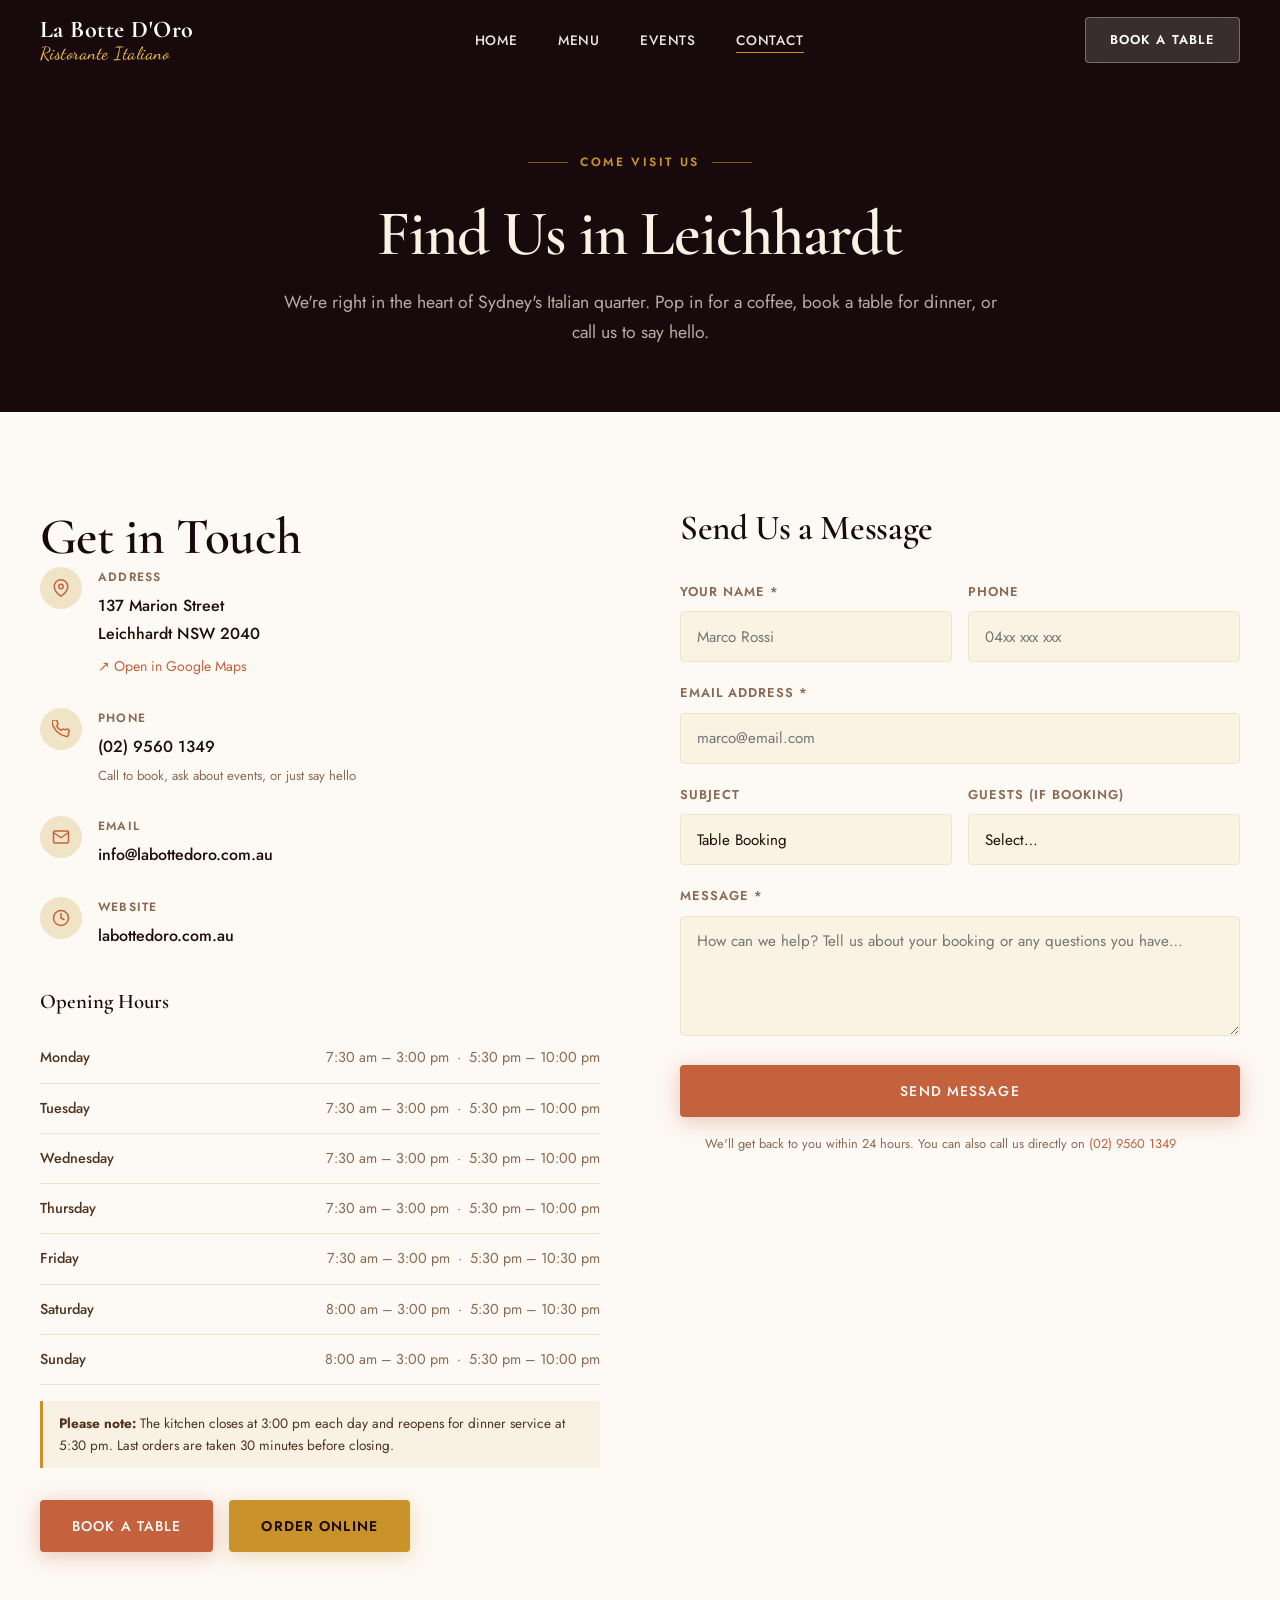
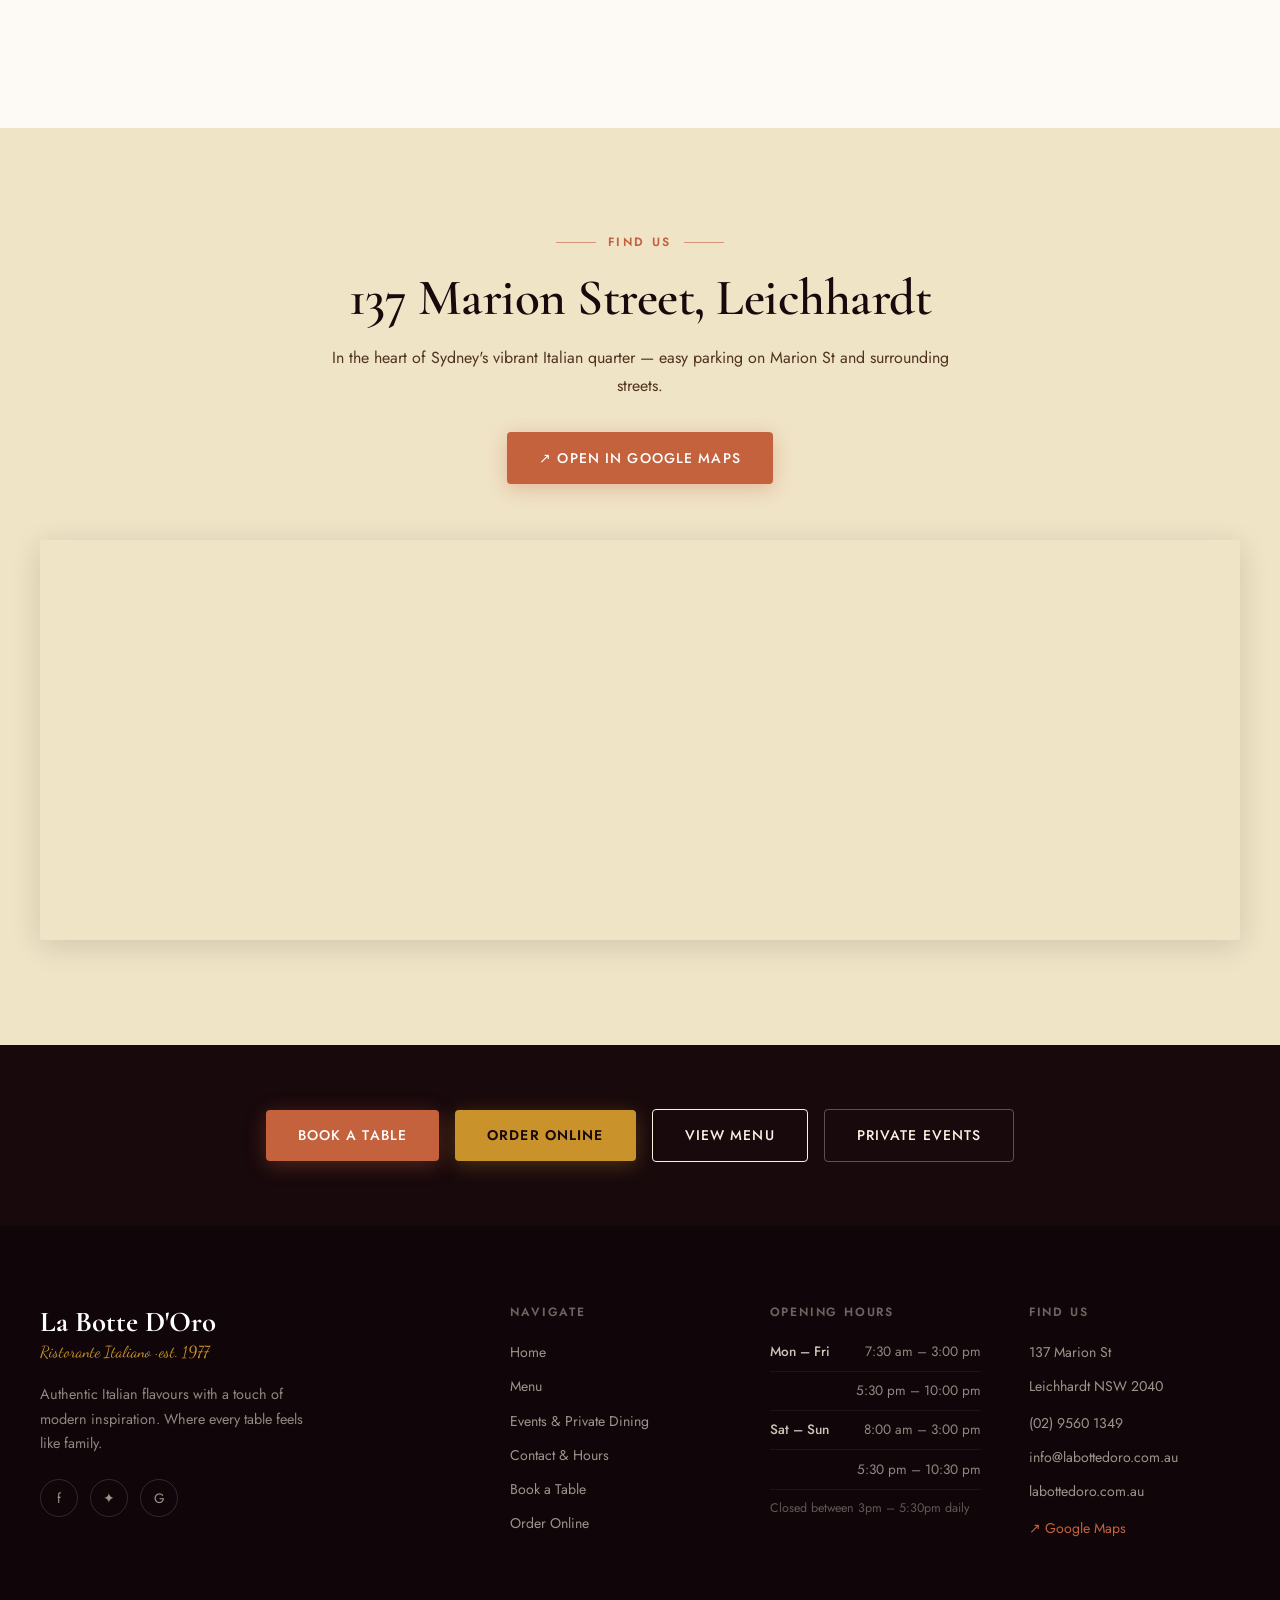
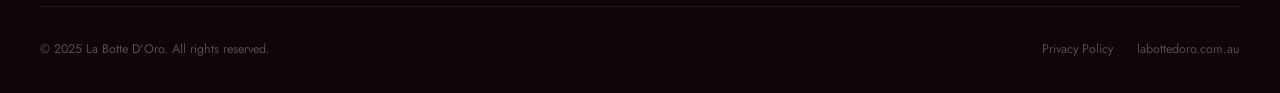
==== contact.html @ 880043e9 "Launch La Botte D'Oro website — full 4-page static site Pages: Home, Menu (Caffe/Lunch/Dinner tabs)," ====
<!DOCTYPE html>
<html lang="en">
<head>
  <meta charset="UTF-8">
  <meta name="viewport" content="width=device-width, initial-scale=1.0">
  <meta name="description" content="Contact La Botte D'Oro — 137 Marion St, Leichhardt NSW 2040. Phone (02) 9560 1349. Opening hours, map, and online booking.">
  <title>Contact & Hours — La Botte D'Oro | Leichhardt, Sydney</title>
  <link rel="stylesheet" href="css/styles.css">
  <link rel="preconnect" href="https://fonts.googleapis.com">
  <link rel="preconnect" href="https://fonts.gstatic.com" crossorigin>
  <link rel="icon" href="data:image/svg+xml,<svg xmlns='http://www.w3.org/2000/svg' viewBox='0 0 100 100'><text y='.9em' font-size='90'>🫙</text></svg>">
</head>
<body>

  <!-- NAV -->
  <nav class="nav" id="nav">
    <div class="nav__inner">
      <a href="index.html" class="nav__logo">
        La Botte D'Oro
        <span>Ristorante Italiano</span>
      </a>
      <ul class="nav__links">
        <li><a href="index.html">Home</a></li>
        <li><a href="menu.html">Menu</a></li>
        <li><a href="events.html">Events</a></li>
        <li><a href="contact.html" class="active">Contact</a></li>
      </ul>
      <a href="https://labottedoro.com.au/book" class="nav__book" target="_blank" rel="noopener">Book a Table</a>
      <button class="nav__burger" aria-label="Open menu"><span></span><span></span><span></span></button>
    </div>
  </nav>
  <div class="nav__mobile">
    <button class="nav__mobile-close">✕</button>
    <a href="index.html">Home</a>
    <a href="menu.html">Menu</a>
    <a href="events.html">Events</a>
    <a href="contact.html">Contact</a>
    <a href="https://labottedoro.com.au/book" class="btn btn--primary" style="margin-top:1rem">Book a Table</a>
  </div>


  <!-- PAGE HEADER -->
  <header class="page-header contact-bg">
    <div class="container">
      <div class="page-header__inner">
        <span class="section-label" style="justify-content:center">Come Visit Us</span>
        <h1>Find Us in Leichhardt</h1>
        <p>We're right in the heart of Sydney's Italian quarter. Pop in for a coffee, book a table for dinner, or call us to say hello.</p>
      </div>
    </div>
  </header>


  <!-- CONTACT SECTION -->
  <section class="contact-section">
    <div class="container">
      <div class="contact__grid">

        <!-- Contact Info & Hours -->
        <div class="reveal">
          <h2>Get in Touch</h2>

          <div class="contact__detail">
            <div class="contact__detail-icon">
              <svg width="18" height="18" viewBox="0 0 24 24" fill="none" stroke="currentColor" stroke-width="2" stroke-linecap="round" stroke-linejoin="round"><path d="M21 10c0 7-9 13-9 13s-9-6-9-13a9 9 0 0118 0z"/><circle cx="12" cy="10" r="3"/></svg>
            </div>
            <div>
              <div class="contact__detail-label">Address</div>
              <p class="contact__detail-value">
                137 Marion Street<br>
                Leichhardt NSW 2040
              </p>
              <a href="https://maps.google.com/?q=137+Marion+St+Leichhardt+NSW+2040" target="_blank" rel="noopener" style="color:var(--c-terra);font-size:.88rem;display:inline-block;margin-top:.4rem">
                ↗ Open in Google Maps
              </a>
            </div>
          </div>

          <div class="contact__detail">
            <div class="contact__detail-icon">
              <svg width="18" height="18" viewBox="0 0 24 24" fill="none" stroke="currentColor" stroke-width="2" stroke-linecap="round" stroke-linejoin="round"><path d="M22 16.92v3a2 2 0 01-2.18 2 19.79 19.79 0 01-8.63-3.07A19.5 19.5 0 013 10.81 19.79 19.79 0 01.02 2.18 2 2 0 012 0h3a2 2 0 012 1.72c.13 1 .37 1.97.72 2.91a2 2 0 01-.45 2.11L6.09 7.91a16 16 0 006 6l1.17-1.17a2 2 0 012.11-.45c.94.35 1.92.59 2.91.72A2 2 0 0122 16.92z"/></svg>
            </div>
            <div>
              <div class="contact__detail-label">Phone</div>
              <a href="tel:0295601349" class="contact__detail-value">(02) 9560 1349</a>
              <p style="font-size:.82rem;color:var(--c-text-soft);margin-top:.2rem;max-width:none">Call to book, ask about events, or just say hello</p>
            </div>
          </div>

          <div class="contact__detail">
            <div class="contact__detail-icon">
              <svg width="18" height="18" viewBox="0 0 24 24" fill="none" stroke="currentColor" stroke-width="2" stroke-linecap="round" stroke-linejoin="round"><path d="M4 4h16c1.1 0 2 .9 2 2v12c0 1.1-.9 2-2 2H4c-1.1 0-2-.9-2-2V6c0-1.1.9-2 2-2z"/><polyline points="22,6 12,13 2,6"/></svg>
            </div>
            <div>
              <div class="contact__detail-label">Email</div>
              <a href="mailto:info@labottedoro.com.au" class="contact__detail-value">info@labottedoro.com.au</a>
            </div>
          </div>

          <div class="contact__detail">
            <div class="contact__detail-icon">
              <svg width="18" height="18" viewBox="0 0 24 24" fill="none" stroke="currentColor" stroke-width="2" stroke-linecap="round" stroke-linejoin="round"><circle cx="12" cy="12" r="10"/><polyline points="12 6 12 12 16 14"/></svg>
            </div>
            <div>
              <div class="contact__detail-label">Website</div>
              <a href="https://labottedoro.com.au" target="_blank" rel="noopener" class="contact__detail-value">labottedoro.com.au</a>
            </div>
          </div>

          <!-- Opening Hours Table -->
          <div class="hours-table">
            <h3>Opening Hours</h3>

            <div class="hours-row">
              <span class="day">Monday</span>
              <span class="time">7:30 am – 3:00 pm &nbsp;·&nbsp; 5:30 pm – 10:00 pm</span>
            </div>
            <div class="hours-row">
              <span class="day">Tuesday</span>
              <span class="time">7:30 am – 3:00 pm &nbsp;·&nbsp; 5:30 pm – 10:00 pm</span>
            </div>
            <div class="hours-row">
              <span class="day">Wednesday</span>
              <span class="time">7:30 am – 3:00 pm &nbsp;·&nbsp; 5:30 pm – 10:00 pm</span>
            </div>
            <div class="hours-row">
              <span class="day">Thursday</span>
              <span class="time">7:30 am – 3:00 pm &nbsp;·&nbsp; 5:30 pm – 10:00 pm</span>
            </div>
            <div class="hours-row">
              <span class="day">Friday</span>
              <span class="time">7:30 am – 3:00 pm &nbsp;·&nbsp; 5:30 pm – 10:30 pm</span>
            </div>
            <div class="hours-row">
              <span class="day">Saturday</span>
              <span class="time">8:00 am – 3:00 pm &nbsp;·&nbsp; 5:30 pm – 10:30 pm</span>
            </div>
            <div class="hours-row">
              <span class="day">Sunday</span>
              <span class="time">8:00 am – 3:00 pm &nbsp;·&nbsp; 5:30 pm – 10:00 pm</span>
            </div>

            <div class="hours-note">
              <strong>Please note:</strong> The kitchen closes at 3:00 pm each day and reopens for
              dinner service at 5:30 pm. Last orders are taken 30 minutes before closing.
            </div>
          </div>

          <!-- Book & Order CTAs -->
          <div style="display:flex;gap:1rem;flex-wrap:wrap;margin-top:2rem">
            <a href="https://labottedoro.com.au/book" class="btn btn--primary" target="_blank" rel="noopener">
              Book a Table
            </a>
            <a href="https://labottedoro.com.au/order" class="btn btn--gold" target="_blank" rel="noopener">
              Order Online
            </a>
          </div>
        </div>

        <!-- Contact / Booking Form -->
        <div class="contact__form-col reveal reveal-delay-2">
          <h2>Send Us a Message</h2>
          <form class="contact-form" action="#" method="post" novalidate>
            <div class="form-row">
              <div class="form-group">
                <label for="c-name">Your Name *</label>
                <input type="text" id="c-name" name="name" placeholder="Marco Rossi" required>
              </div>
              <div class="form-group">
                <label for="c-phone">Phone</label>
                <input type="tel" id="c-phone" name="phone" placeholder="04xx xxx xxx">
              </div>
            </div>
            <div class="form-group">
              <label for="c-email">Email Address *</label>
              <input type="email" id="c-email" name="email" placeholder="marco@email.com" required>
            </div>
            <div class="form-row">
              <div class="form-group">
                <label for="c-subject">Subject</label>
                <select id="c-subject" name="subject">
                  <option>Table Booking</option>
                  <option>Private Event Enquiry</option>
                  <option>General Question</option>
                  <option>Feedback</option>
                  <option>Other</option>
                </select>
              </div>
              <div class="form-group">
                <label for="c-guests">Guests (if booking)</label>
                <select id="c-guests" name="guests">
                  <option value="">Select…</option>
                  <option>1 – 2</option>
                  <option>3 – 4</option>
                  <option>5 – 6</option>
                  <option>7 – 10</option>
                  <option>10+</option>
                </select>
              </div>
            </div>
            <div class="form-group">
              <label for="c-message">Message *</label>
              <textarea id="c-message" name="message" placeholder="How can we help? Tell us about your booking or any questions you have…" required></textarea>
            </div>
            <button type="submit" class="btn btn--primary" style="width:100%;justify-content:center;padding:1rem">
              Send Message
            </button>
            <p style="font-size:.8rem;color:var(--c-text-soft);text-align:center;margin-top:1rem">
              We'll get back to you within 24 hours. You can also call us directly on
              <a href="tel:0295601349" style="color:var(--c-terra)">(02) 9560 1349</a>
            </p>
          </form>
        </div>

      </div>
    </div>
  </section>


  <!-- MAP -->
  <section class="map-placeholder">
    <div class="container">
      <div class="map-placeholder__inner reveal">
        <span class="section-label" style="justify-content:center">Find Us</span>
        <h2>137 Marion Street, Leichhardt</h2>
        <p>In the heart of Sydney's vibrant Italian quarter — easy parking on Marion St and surrounding streets.</p>
        <a href="https://maps.google.com/?q=137+Marion+St+Leichhardt+NSW+2040" target="_blank" rel="noopener" class="btn btn--primary" style="margin-bottom:1.5rem">
          ↗ Open in Google Maps
        </a>
        <!-- TODO: Replace with embedded Google Map iframe. Obtain embed URL from Google Maps > Share > Embed a map -->
        <iframe
          class="map-embed"
          src="https://www.google.com/maps/embed?pb=!1m18!1m12!1m3!1d3312.7474454048765!2d151.15127!3d-33.88297!2m3!1f0!2f0!3f0!3m2!1i1024!2i768!4f13.1!3m3!1m2!1s0x6b12ae2f9a3d13c7%3A0x0!2s137+Marion+St%2C+Leichhardt+NSW+2040!5e0!3m2!1sen!2sau!4v1617000000000!5m2!1sen!2sau"
          allowfullscreen=""
          loading="lazy"
          referrerpolicy="no-referrer-when-downgrade"
          title="La Botte D'Oro location map"
        ></iframe>
      </div>
    </div>
  </section>


  <!-- QUICK LINKS STRIP -->
  <section style="padding:4rem 0;background:var(--c-espresso);text-align:center">
    <div class="container">
      <div class="reveal" style="display:flex;flex-wrap:wrap;justify-content:center;gap:1rem;align-items:center">
        <a href="https://labottedoro.com.au/book" class="btn btn--primary" target="_blank" rel="noopener">Book a Table</a>
        <a href="https://labottedoro.com.au/order" class="btn btn--gold" target="_blank" rel="noopener">Order Online</a>
        <a href="menu.html" class="btn btn--outline">View Menu</a>
        <a href="events.html" class="btn btn--outline" style="border-color:rgba(250,243,227,.3)">Private Events</a>
      </div>
    </div>
  </section>


  <!-- FOOTER -->
  <footer class="footer">
    <div class="container">
      <div class="footer__grid">
        <div>
          <div class="footer__brand-name">La Botte D'Oro</div>
          <span class="footer__brand-since">Ristorante Italiano · est. 1977</span>
          <p class="footer__brand-desc">Authentic Italian flavours with a touch of modern inspiration. Where every table feels like family.</p>
          <div class="footer__social">
            <a href="https://www.facebook.com/labottedorosydney" target="_blank" rel="noopener" aria-label="Facebook">f</a>
            <a href="https://www.instagram.com/labottedoro" target="_blank" rel="noopener" aria-label="Instagram">✦</a>
            <a href="https://g.page/labottedoro" target="_blank" rel="noopener" aria-label="Google">G</a>
          </div>
        </div>
        <div class="footer__col">
          <h4>Navigate</h4>
          <a href="index.html">Home</a>
          <a href="menu.html">Menu</a>
          <a href="events.html">Events & Private Dining</a>
          <a href="contact.html">Contact & Hours</a>
          <a href="https://labottedoro.com.au/book" target="_blank" rel="noopener">Book a Table</a>
          <a href="https://labottedoro.com.au/order" target="_blank" rel="noopener">Order Online</a>
        </div>
        <div class="footer__col">
          <h4>Opening Hours</h4>
          <div class="footer__hours-item"><strong>Mon – Fri</strong><span>7:30 am – 3:00 pm</span></div>
          <div class="footer__hours-item"><strong></strong><span>5:30 pm – 10:00 pm</span></div>
          <div class="footer__hours-item"><strong>Sat – Sun</strong><span>8:00 am – 3:00 pm</span></div>
          <div class="footer__hours-item"><strong></strong><span>5:30 pm – 10:30 pm</span></div>
          <p style="font-size:.78rem;color:rgba(250,243,227,.35);margin-top:.5rem">Closed between 3pm – 5:30pm daily</p>
        </div>
        <div class="footer__col">
          <h4>Find Us</h4>
          <p>137 Marion St</p>
          <p>Leichhardt NSW 2040</p>
          <a href="tel:0295601349" style="margin-top:.75rem">(02) 9560 1349</a>
          <a href="mailto:info@labottedoro.com.au">info@labottedoro.com.au</a>
          <a href="https://labottedoro.com.au" target="_blank" rel="noopener">labottedoro.com.au</a>
          <a href="https://maps.google.com/?q=137+Marion+St+Leichhardt+NSW+2040" target="_blank" rel="noopener" style="margin-top:.75rem;color:var(--c-terra)">↗ Google Maps</a>
        </div>
      </div>
      <div class="footer__bottom">
        <span>© 2025 La Botte D'Oro. All rights reserved.</span>
        <div style="display:flex;gap:1.5rem">
          <a href="#">Privacy Policy</a>
          <a href="https://labottedoro.com.au" target="_blank" rel="noopener">labottedoro.com.au</a>
        </div>
      </div>
    </div>
  </footer>

  <script src="js/main.js"></script>
</body>
</html>
---- css/styles.css ----
/* ============================================================
   LA BOTTE D'ORO — Main Stylesheet
   Design: Warm Trattoria — terracotta, parchment, espresso
   ============================================================ */

@import url('https://fonts.googleapis.com/css2?family=Cormorant+Garamond:ital,wght@0,400;0,500;0,600;0,700;1,400;1,500;1,600&family=Jost:wght@300;400;500;600&family=Dancing+Script:wght@500;600;700&display=swap');

/* ── CUSTOM PROPERTIES ───────────────────────────────────── */
:root {
  --c-espresso:     #18090c;
  --c-rust:         #8b3520;
  --c-terra:        #c4623e;
  --c-gold:         #c9922a;
  --c-gold-light:   #e8b84b;
  --c-cream:        #faf3e3;
  --c-parchment:    #f0e4c7;
  --c-warm-white:   #fdf9f4;
  --c-olive:        #4d6b3a;
  --c-text:         #1e0e08;
  --c-text-mid:     #503420;
  --c-text-soft:    #8a6a52;

  --font-display:   'Cormorant Garamond', serif;
  --font-body:      'Jost', sans-serif;
  --font-script:    'Dancing Script', cursive;

  --nav-h:          80px;
  --radius:         4px;

  --shadow-sm:   0 2px 12px rgba(24,9,12,.08);
  --shadow-md:   0 6px 30px rgba(24,9,12,.14);
  --shadow-lg:   0 12px 60px rgba(24,9,12,.20);

  --trans: .35s cubic-bezier(.25,.46,.45,.94);
}

/* ── RESET ───────────────────────────────────────────────── */
*, *::before, *::after { box-sizing: border-box; margin: 0; padding: 0; }
html { scroll-behavior: smooth; font-size: 16px; }
body {
  font-family: var(--font-body);
  color: var(--c-text);
  background: var(--c-warm-white);
  line-height: 1.75;
  overflow-x: hidden;
}
img { max-width: 100%; height: auto; display: block; }
a   { color: inherit; text-decoration: none; }
ul  { list-style: none; }
button { cursor: pointer; border: none; background: none; font-family: inherit; }

/* ── TYPOGRAPHY ──────────────────────────────────────────── */
h1, h2, h3, h4 {
  font-family: var(--font-display);
  font-weight: 600;
  line-height: 1.15;
  color: var(--c-espresso);
}
h1 { font-size: clamp(3rem, 7vw, 6.5rem); letter-spacing: -.02em; }
h2 { font-size: clamp(2rem, 4vw, 3.4rem); letter-spacing: -.01em; }
h3 { font-size: clamp(1.4rem, 2.5vw, 2rem); }
h4 { font-size: 1.3rem; }

.script {
  font-family: var(--font-script);
  font-weight: 600;
  color: var(--c-terra);
  display: block;
}
.script--gold { color: var(--c-gold); }
.script--lg   { font-size: clamp(1.6rem, 3vw, 2.4rem); }

p { max-width: 65ch; }
.p--wide { max-width: 80ch; }
.p--center { text-align: center; margin-inline: auto; }

/* ── UTILITY ─────────────────────────────────────────────── */
.container {
  width: min(1200px, 100% - 3rem);
  margin-inline: auto;
}
.container--narrow { width: min(800px, 100% - 3rem); margin-inline: auto; }

.section-label {
  font-family: var(--font-body);
  font-size: .75rem;
  font-weight: 600;
  letter-spacing: .2em;
  text-transform: uppercase;
  color: var(--c-terra);
  display: inline-flex;
  align-items: center;
  gap: .75rem;
  margin-bottom: 1rem;
}
.section-label::before, .section-label::after {
  content: '';
  width: 2.5rem;
  height: 1px;
  background: var(--c-terra);
  opacity: .6;
}

/* ── BUTTONS ─────────────────────────────────────────────── */
.btn {
  display: inline-flex;
  align-items: center;
  gap: .6rem;
  padding: .85rem 2rem;
  font-family: var(--font-body);
  font-size: .875rem;
  font-weight: 500;
  letter-spacing: .08em;
  text-transform: uppercase;
  border-radius: var(--radius);
  transition: var(--trans);
  white-space: nowrap;
}
.btn--primary {
  background: var(--c-terra);
  color: #fff;
  box-shadow: 0 4px 20px rgba(196,98,62,.35);
}
.btn--primary:hover {
  background: var(--c-rust);
  transform: translateY(-2px);
  box-shadow: 0 8px 30px rgba(196,98,62,.45);
}
.btn--gold {
  background: var(--c-gold);
  color: var(--c-espresso);
  font-weight: 600;
  box-shadow: 0 4px 20px rgba(201,146,42,.3);
}
.btn--gold:hover {
  background: var(--c-gold-light);
  transform: translateY(-2px);
}
.btn--outline {
  border: 1.5px solid currentColor;
  color: var(--c-cream);
}
.btn--outline:hover {
  background: var(--c-cream);
  color: var(--c-espresso);
}
.btn--outline-dark {
  border: 1.5px solid var(--c-terra);
  color: var(--c-terra);
}
.btn--outline-dark:hover {
  background: var(--c-terra);
  color: #fff;
}
.btn--sm { padding: .65rem 1.4rem; font-size: .8rem; }

/* ── NAVIGATION ──────────────────────────────────────────── */
.nav {
  position: fixed;
  top: 0; left: 0; right: 0;
  z-index: 1000;
  height: var(--nav-h);
  display: flex;
  align-items: center;
  transition: background var(--trans), box-shadow var(--trans);
}
.nav.scrolled {
  background: var(--c-warm-white);
  box-shadow: var(--shadow-sm);
}
.nav.scrolled .nav__logo { color: var(--c-espresso); }
.nav.scrolled .nav__links a { color: var(--c-text-mid); }
.nav.scrolled .nav__links a:hover { color: var(--c-terra); }
.nav.scrolled .nav__book { background: var(--c-terra); color: #fff; }

.nav__inner {
  width: min(1200px, 100% - 3rem);
  margin-inline: auto;
  display: flex;
  align-items: center;
  justify-content: space-between;
  gap: 2rem;
}
.nav__logo {
  font-family: var(--font-display);
  font-size: 1.5rem;
  font-weight: 700;
  color: #fff;
  letter-spacing: .02em;
  line-height: 1.1;
  transition: color var(--trans);
}
.nav__logo span {
  font-family: var(--font-script);
  font-size: 1.1rem;
  font-weight: 500;
  display: block;
  color: var(--c-gold-light);
}
.nav.scrolled .nav__logo span { color: var(--c-gold); }

.nav__links {
  display: flex;
  align-items: center;
  gap: 2.5rem;
}
.nav__links a {
  font-size: .85rem;
  font-weight: 500;
  letter-spacing: .06em;
  text-transform: uppercase;
  color: rgba(255,255,255,.9);
  transition: color var(--trans);
  position: relative;
}
.nav__links a::after {
  content: '';
  position: absolute;
  bottom: -3px; left: 0; right: 0;
  height: 1px;
  background: var(--c-gold);
  transform: scaleX(0);
  transform-origin: left;
  transition: transform var(--trans);
}
.nav__links a:hover::after,
.nav__links a.active::after { transform: scaleX(1); }

.nav__book {
  padding: .65rem 1.5rem;
  background: rgba(255,255,255,.15);
  backdrop-filter: blur(8px);
  color: #fff;
  font-size: .8rem;
  font-weight: 600;
  letter-spacing: .1em;
  text-transform: uppercase;
  border-radius: var(--radius);
  border: 1px solid rgba(255,255,255,.3);
  transition: var(--trans);
}
.nav__book:hover { background: var(--c-terra); border-color: var(--c-terra); }

.nav__burger {
  display: none;
  flex-direction: column;
  gap: 5px;
  padding: 4px;
  cursor: pointer;
}
.nav__burger span {
  width: 24px; height: 2px;
  background: #fff;
  border-radius: 2px;
  transition: var(--trans);
  display: block;
}
.nav.scrolled .nav__burger span { background: var(--c-espresso); }

/* Mobile menu */
.nav__mobile {
  position: fixed;
  top: 0; left: 0; right: 0; bottom: 0;
  background: var(--c-espresso);
  z-index: 999;
  display: flex;
  flex-direction: column;
  align-items: center;
  justify-content: center;
  gap: 2rem;
  transform: translateX(100%);
  transition: transform .4s cubic-bezier(.77,0,.175,1);
}
.nav__mobile.open { transform: translateX(0); }
.nav__mobile a {
  font-family: var(--font-display);
  font-size: 2.5rem;
  font-weight: 600;
  color: var(--c-cream);
  letter-spacing: -.01em;
}
.nav__mobile a:hover { color: var(--c-terra); }
.nav__mobile-close {
  position: absolute;
  top: 1.5rem; right: 1.5rem;
  color: var(--c-cream);
  font-size: 2rem;
  cursor: pointer;
}

/* ── HERO ─────────────────────────────────────────────────── */
.hero {
  position: relative;
  min-height: 100vh;
  display: flex;
  align-items: center;
  overflow: hidden;
}
.hero__bg {
  position: absolute;
  inset: 0;
  background-image: url('https://images.unsplash.com/photo-1414235077428-338989a2e8c0?w=1800&q=85&fit=crop');
  background-size: cover;
  background-position: center 40%;
  transform: scale(1.05);
  transition: transform 8s ease;
}
.hero__bg.loaded { transform: scale(1); }
.hero__overlay {
  position: absolute;
  inset: 0;
  background: linear-gradient(
    135deg,
    rgba(24,9,12,.82) 0%,
    rgba(24,9,12,.55) 50%,
    rgba(139,53,32,.40) 100%
  );
}
/* Grain texture */
.hero__overlay::after {
  content: '';
  position: absolute;
  inset: 0;
  background-image: url("data:image/svg+xml,%3Csvg viewBox='0 0 256 256' xmlns='http://www.w3.org/2000/svg'%3E%3Cfilter id='noise'%3E%3CfeTurbulence type='fractalNoise' baseFrequency='0.9' numOctaves='4' stitchTiles='stitch'/%3E%3C/filter%3E%3Crect width='100%25' height='100%25' filter='url(%23noise)' opacity='0.03'/%3E%3C/svg%3E");
  opacity: .5;
  pointer-events: none;
}

.hero__content {
  position: relative;
  z-index: 2;
  width: min(1200px, 100% - 3rem);
  margin-inline: auto;
  padding-top: var(--nav-h);
}
.hero__eyebrow {
  font-family: var(--font-script);
  font-size: clamp(1.2rem, 2vw, 1.7rem);
  color: var(--c-gold-light);
  margin-bottom: 1rem;
  opacity: 0;
  transform: translateY(20px);
  animation: fadeUp .8s ease .3s forwards;
}
.hero__title {
  color: #fff;
  opacity: 0;
  transform: translateY(30px);
  animation: fadeUp .9s ease .5s forwards;
}
.hero__title em {
  font-style: italic;
  color: var(--c-parchment);
}
.hero__since {
  display: inline-block;
  font-family: var(--font-script);
  font-size: clamp(1.4rem, 2.5vw, 2rem);
  color: var(--c-gold);
  margin-top: .5rem;
  opacity: 0;
  transform: translateY(20px);
  animation: fadeUp .8s ease .7s forwards;
}
.hero__intro {
  margin-top: 1.75rem;
  font-size: clamp(1rem, 1.5vw, 1.15rem);
  color: rgba(250,243,227,.85);
  max-width: 52ch;
  line-height: 1.8;
  opacity: 0;
  transform: translateY(20px);
  animation: fadeUp .8s ease .9s forwards;
}

.hero__ctas {
  margin-top: 2.5rem;
  display: flex;
  flex-wrap: wrap;
  gap: 1rem;
  opacity: 0;
  transform: translateY(20px);
  animation: fadeUp .8s ease 1.1s forwards;
}
.hero__ctas-secondary {
  margin-top: 1rem;
  display: flex;
  flex-wrap: wrap;
  gap: .75rem;
  opacity: 0;
  transform: translateY(20px);
  animation: fadeUp .8s ease 1.3s forwards;
}
.hero__badge {
  display: flex;
  align-items: center;
  gap: .6rem;
  padding: .5rem 1.2rem .5rem .9rem;
  background: rgba(255,255,255,.1);
  backdrop-filter: blur(10px);
  border: 1px solid rgba(255,255,255,.2);
  border-radius: 100px;
  font-size: .82rem;
  color: rgba(255,255,255,.9);
  font-weight: 500;
  letter-spacing: .04em;
}
.hero__badge-stars { color: var(--c-gold-light); letter-spacing: .05em; }
.hero__scroll {
  position: absolute;
  bottom: 2.5rem;
  left: 50%;
  transform: translateX(-50%);
  z-index: 2;
  display: flex;
  flex-direction: column;
  align-items: center;
  gap: .5rem;
  color: rgba(255,255,255,.5);
  font-size: .75rem;
  letter-spacing: .15em;
  text-transform: uppercase;
  animation: bounce 2s ease infinite 2s;
}
.hero__scroll svg { opacity: .5; }

/* ── STORY SECTION ───────────────────────────────────────── */
.story {
  padding: 7rem 0;
  background: var(--c-warm-white);
  position: relative;
}
.story__grid {
  display: grid;
  grid-template-columns: 1fr 1fr;
  gap: 5rem;
  align-items: center;
}
.story__img-wrap {
  position: relative;
}
.story__img {
  width: 100%;
  aspect-ratio: 4/5;
  object-fit: cover;
  border-radius: 2px;
  box-shadow: var(--shadow-lg);
}
.story__img-badge {
  position: absolute;
  bottom: -1.5rem;
  right: -1.5rem;
  width: 120px; height: 120px;
  background: var(--c-terra);
  border-radius: 50%;
  display: flex;
  flex-direction: column;
  align-items: center;
  justify-content: center;
  color: #fff;
  text-align: center;
  box-shadow: var(--shadow-md);
}
.story__img-badge strong {
  font-family: var(--font-display);
  font-size: 2rem;
  font-weight: 700;
  line-height: 1;
}
.story__img-badge span {
  font-size: .7rem;
  letter-spacing: .08em;
  text-transform: uppercase;
  opacity: .85;
}
.story__text { padding: 1rem 0; }
.story__text h2 { margin: .75rem 0 1.5rem; }
.story__text p {
  color: var(--c-text-mid);
  margin-bottom: 1.25rem;
  font-size: 1.05rem;
}
.story__text .btn { margin-top: 1rem; }

/* ── DISHES SECTION ──────────────────────────────────────── */
.dishes {
  padding: 7rem 0;
  background: var(--c-espresso);
  position: relative;
  overflow: hidden;
}
.dishes::before {
  content: '';
  position: absolute;
  top: 0; left: 0; right: 0;
  height: 6px;
  background: linear-gradient(90deg, var(--c-rust), var(--c-terra), var(--c-gold), var(--c-terra), var(--c-rust));
}
.dishes__header {
  text-align: center;
  margin-bottom: 4rem;
}
.dishes__header .section-label { color: var(--c-gold); }
.dishes__header .section-label::before, .dishes__header .section-label::after { background: var(--c-gold); }
.dishes__header h2 { color: var(--c-cream); }
.dishes__header p { color: rgba(250,243,227,.65); margin-inline: auto; margin-top: 1rem; }

.dishes__grid {
  display: grid;
  grid-template-columns: repeat(3, 1fr);
  gap: 1.5rem;
}
.dish-card {
  position: relative;
  overflow: hidden;
  border-radius: 2px;
  cursor: default;
  group: true;
}
.dish-card:first-child { grid-row: span 2; }
.dish-card__img {
  width: 100%;
  height: 100%;
  min-height: 220px;
  object-fit: cover;
  transition: transform .6s ease;
  display: block;
}
.dish-card:first-child .dish-card__img { min-height: 460px; }
.dish-card:hover .dish-card__img { transform: scale(1.06); }
.dish-card__overlay {
  position: absolute;
  inset: 0;
  background: linear-gradient(to top, rgba(24,9,12,.85) 0%, transparent 60%);
  transition: opacity var(--trans);
}
.dish-card:hover .dish-card__overlay { opacity: .85; }
.dish-card__info {
  position: absolute;
  bottom: 0; left: 0; right: 0;
  padding: 1.5rem;
}
.dish-card__name {
  font-family: var(--font-display);
  font-size: 1.3rem;
  font-weight: 600;
  color: #fff;
  margin-bottom: .25rem;
}
.dish-card__desc {
  font-size: .82rem;
  color: rgba(255,255,255,.7);
  letter-spacing: .02em;
  transform: translateY(6px);
  opacity: 0;
  transition: var(--trans);
}
.dish-card:hover .dish-card__desc {
  opacity: 1;
  transform: translateY(0);
}
.dish-card__tag {
  display: inline-block;
  font-size: .7rem;
  font-weight: 600;
  letter-spacing: .1em;
  text-transform: uppercase;
  background: var(--c-terra);
  color: #fff;
  padding: .2rem .6rem;
  border-radius: 2px;
  margin-bottom: .5rem;
}
.dishes__cta {
  text-align: center;
  margin-top: 3.5rem;
  display: flex;
  justify-content: center;
  flex-wrap: wrap;
  gap: 1rem;
}

/* ── CAFFE SECTION ───────────────────────────────────────── */
.caffe {
  padding: 7rem 0;
  background: var(--c-parchment);
  position: relative;
  overflow: hidden;
}
.caffe__grid {
  display: grid;
  grid-template-columns: 1fr 1fr;
  gap: 5rem;
  align-items: center;
}
.caffe__text { order: 2; }
.caffe__img-col { order: 1; }
.caffe__imgs {
  display: grid;
  grid-template-columns: 1fr 1fr;
  gap: 1rem;
  position: relative;
}
.caffe__img {
  width: 100%;
  aspect-ratio: 3/4;
  object-fit: cover;
  border-radius: 2px;
  box-shadow: var(--shadow-md);
}
.caffe__img:first-child { margin-top: 2rem; }
.caffe__text h2 { margin: .75rem 0 1.5rem; }
.caffe__text p { color: var(--c-text-mid); margin-bottom: 1.25rem; font-size: 1.05rem; }
.caffe__feature {
  margin-top: 2rem;
  padding: 1.5rem;
  background: var(--c-espresso);
  border-radius: var(--radius);
  border-left: 3px solid var(--c-gold);
}
.caffe__feature p {
  color: var(--c-cream);
  font-style: italic;
  font-family: var(--font-display);
  font-size: 1.15rem;
  line-height: 1.6;
  max-width: none;
  margin: 0;
}
.caffe__feature cite {
  display: block;
  font-family: var(--font-body);
  font-style: normal;
  font-size: .8rem;
  color: var(--c-gold);
  letter-spacing: .1em;
  text-transform: uppercase;
  margin-top: .75rem;
}

/* ── EVENTS CTA STRIP ────────────────────────────────────── */
.events-strip {
  padding: 6rem 0;
  background: var(--c-terra);
  position: relative;
  overflow: hidden;
}
.events-strip::before {
  content: '';
  position: absolute;
  inset: 0;
  background-image: url('https://images.unsplash.com/photo-1530103862676-de8c9debad1d?w=1400&q=70&fit=crop');
  background-size: cover;
  background-position: center;
  opacity: .15;
}
.events-strip__inner {
  position: relative;
  z-index: 1;
  text-align: center;
}
.events-strip h2 { color: #fff; margin: .75rem 0 1rem; }
.events-strip p { color: rgba(255,255,255,.85); margin-inline: auto; margin-bottom: 2rem; font-size: 1.05rem; }
.events-strip .section-label { color: rgba(255,255,255,.7); justify-content: center; }
.events-strip .section-label::before, .events-strip .section-label::after { background: rgba(255,255,255,.4); }

/* ── TESTIMONIALS ────────────────────────────────────────── */
.testimonials {
  padding: 7rem 0;
  background: var(--c-warm-white);
}
.testimonials__header {
  text-align: center;
  margin-bottom: 4rem;
}
.testimonials__header h2 { margin: .75rem 0 .5rem; }
.testimonials__rating {
  display: inline-flex;
  align-items: center;
  gap: .75rem;
  margin-top: 1rem;
  padding: .6rem 1.5rem;
  background: var(--c-parchment);
  border-radius: 100px;
}
.testimonials__rating .stars { color: var(--c-gold); font-size: 1.1rem; letter-spacing: .05em; }
.testimonials__rating span { font-size: .875rem; font-weight: 500; color: var(--c-text-mid); }

.testimonials__grid {
  display: grid;
  grid-template-columns: repeat(3, 1fr);
  gap: 1.5rem;
}
.review-card {
  background: var(--c-cream);
  border-radius: 2px;
  padding: 2rem;
  position: relative;
  box-shadow: var(--shadow-sm);
  border-bottom: 3px solid var(--c-terra);
  transition: var(--trans);
}
.review-card:hover {
  transform: translateY(-4px);
  box-shadow: var(--shadow-md);
}
.review-card__stars { color: var(--c-gold); margin-bottom: 1rem; letter-spacing: .05em; }
.review-card__quote {
  font-family: var(--font-display);
  font-size: 1.1rem;
  font-style: italic;
  color: var(--c-text);
  line-height: 1.65;
  margin-bottom: 1.5rem;
}
.review-card__author {
  font-size: .82rem;
  font-weight: 600;
  letter-spacing: .06em;
  text-transform: uppercase;
  color: var(--c-terra);
}
.review-card__platform {
  font-size: .75rem;
  color: var(--c-text-soft);
  margin-top: .25rem;
}
.review-card__bg-q {
  position: absolute;
  top: 1rem; right: 1.5rem;
  font-family: var(--font-display);
  font-size: 5rem;
  color: var(--c-parchment);
  line-height: 1;
  user-select: none;
  pointer-events: none;
}

/* ── BOOK SECTION ────────────────────────────────────────── */
.book {
  padding: 7rem 0;
  background: var(--c-espresso);
  text-align: center;
  position: relative;
  overflow: hidden;
}
.book::before {
  content: '';
  position: absolute;
  inset: 0;
  background-image: url('https://images.unsplash.com/photo-1517248135467-4c7edcad34c4?w=1400&q=70&fit=crop');
  background-size: cover;
  background-position: center;
  opacity: .12;
}
.book__inner {
  position: relative;
  z-index: 1;
}
.book .section-label { justify-content: center; color: var(--c-gold); }
.book .section-label::before, .book .section-label::after { background: var(--c-gold); }
.book h2 { color: var(--c-cream); margin: .75rem 0 1rem; }
.book p { color: rgba(250,243,227,.7); margin-inline: auto; margin-bottom: 2.5rem; }
.book__options {
  display: flex;
  justify-content: center;
  flex-wrap: wrap;
  gap: 1rem;
  margin-top: 2rem;
}
.book__option {
  display: flex;
  flex-direction: column;
  align-items: center;
  gap: .4rem;
  padding: 1.5rem 2rem;
  background: rgba(250,243,227,.06);
  border: 1px solid rgba(250,243,227,.12);
  border-radius: var(--radius);
  color: var(--c-cream);
  min-width: 160px;
  transition: var(--trans);
}
.book__option:hover {
  background: rgba(250,243,227,.12);
  transform: translateY(-2px);
}
.book__option svg { color: var(--c-terra); }
.book__option strong { font-size: .85rem; font-weight: 600; letter-spacing: .06em; text-transform: uppercase; }
.book__option span { font-size: .78rem; color: rgba(250,243,227,.55); }

/* ── FOOTER ──────────────────────────────────────────────── */
.footer {
  background: #100508;
  color: var(--c-cream);
  padding: 5rem 0 2rem;
}
.footer__grid {
  display: grid;
  grid-template-columns: 2fr 1fr 1fr 1fr;
  gap: 3rem;
  padding-bottom: 3.5rem;
  border-bottom: 1px solid rgba(250,243,227,.08);
}
.footer__brand-name {
  font-family: var(--font-display);
  font-size: 1.8rem;
  font-weight: 700;
  color: #fff;
  line-height: 1.1;
}
.footer__brand-since {
  font-family: var(--font-script);
  color: var(--c-gold);
  font-size: 1rem;
  margin-bottom: 1rem;
  display: block;
}
.footer__brand-desc {
  font-size: .9rem;
  color: rgba(250,243,227,.55);
  line-height: 1.7;
  max-width: 30ch;
}
.footer__social {
  display: flex;
  gap: .75rem;
  margin-top: 1.5rem;
}
.footer__social a {
  width: 38px; height: 38px;
  border-radius: 50%;
  border: 1px solid rgba(250,243,227,.15);
  display: flex;
  align-items: center;
  justify-content: center;
  color: rgba(250,243,227,.6);
  font-size: .85rem;
  transition: var(--trans);
}
.footer__social a:hover {
  border-color: var(--c-terra);
  color: var(--c-terra);
  background: rgba(196,98,62,.1);
}
.footer__col h4 {
  font-family: var(--font-body);
  font-size: .75rem;
  font-weight: 600;
  letter-spacing: .15em;
  text-transform: uppercase;
  color: var(--c-terra);
  margin-bottom: 1.25rem;
  color: rgba(250,243,227,.4);
}
.footer__col a, .footer__col p {
  display: block;
  font-size: .88rem;
  color: rgba(250,243,227,.6);
  margin-bottom: .6rem;
  transition: color var(--trans);
}
.footer__col a:hover { color: var(--c-terra); }
.footer__hours-item {
  display: flex;
  justify-content: space-between;
  gap: 1rem;
  font-size: .85rem;
  color: rgba(250,243,227,.55);
  padding-bottom: .45rem;
  border-bottom: 1px solid rgba(250,243,227,.06);
  margin-bottom: .45rem;
}
.footer__hours-item strong { color: rgba(250,243,227,.8); font-weight: 500; }
.footer__hours-closed { color: rgba(250,243,227,.35) !important; font-style: italic; }
.footer__bottom {
  padding-top: 2rem;
  display: flex;
  align-items: center;
  justify-content: space-between;
  gap: 1rem;
  font-size: .78rem;
  color: rgba(250,243,227,.3);
}
.footer__bottom a { color: rgba(250,243,227,.3); transition: color var(--trans); }
.footer__bottom a:hover { color: var(--c-terra); }

/* ── PAGE HEADER ─────────────────────────────────────────── */
.page-header {
  padding: calc(var(--nav-h) + 4rem) 0 4rem;
  background: var(--c-espresso);
  text-align: center;
  position: relative;
  overflow: hidden;
}
.page-header::before {
  content: '';
  position: absolute;
  inset: 0;
  background-size: cover;
  background-position: center;
  opacity: .15;
}
.page-header.menu-bg::before { background-image: url('https://images.unsplash.com/photo-1551183053-bf91798d765a?w=1400&q=70&fit=crop'); }
.page-header.events-bg::before { background-image: url('https://images.unsplash.com/photo-1530103862676-de8c9debad1d?w=1400&q=70&fit=crop'); }
.page-header.contact-bg::before { background-image: url('https://images.unsplash.com/photo-1517248135467-4c7edcad34c4?w=1400&q=70&fit=crop'); }
.page-header__inner { position: relative; z-index: 1; }
.page-header__inner .section-label { justify-content: center; color: var(--c-gold); }
.page-header__inner .section-label::before, .page-header__inner .section-label::after { background: var(--c-gold); }
.page-header__inner h1 { color: var(--c-cream); margin: .5rem 0 1rem; font-size: clamp(2.5rem, 5vw, 4.5rem); }
.page-header__inner p { color: rgba(250,243,227,.7); font-size: 1.1rem; margin-inline: auto; }

/* ── MENU PAGE ───────────────────────────────────────────── */
.menu-section { padding: 6rem 0; background: var(--c-warm-white); }
.menu-tabs {
  display: flex;
  gap: .5rem;
  background: var(--c-parchment);
  padding: .4rem;
  border-radius: var(--radius);
  width: fit-content;
  margin-inline: auto;
  margin-bottom: 4rem;
  flex-wrap: wrap;
  justify-content: center;
}
.menu-tab {
  padding: .75rem 2rem;
  font-size: .85rem;
  font-weight: 600;
  letter-spacing: .08em;
  text-transform: uppercase;
  color: var(--c-text-mid);
  border-radius: 2px;
  transition: var(--trans);
  cursor: pointer;
  background: none;
  border: none;
  font-family: var(--font-body);
}
.menu-tab:hover { color: var(--c-terra); }
.menu-tab.active {
  background: var(--c-terra);
  color: #fff;
  box-shadow: var(--shadow-sm);
}
.menu-panel { display: none; }
.menu-panel.active { display: block; }

.menu-category { margin-bottom: 3.5rem; }
.menu-category__title {
  font-family: var(--font-display);
  font-size: 1.6rem;
  font-weight: 600;
  color: var(--c-espresso);
  padding-bottom: .75rem;
  border-bottom: 1px solid var(--c-parchment);
  margin-bottom: 1.5rem;
  display: flex;
  align-items: center;
  gap: 1rem;
}
.menu-category__title::after {
  content: '';
  flex: 1;
  height: 1px;
  background: var(--c-parchment);
}
.menu-items { display: flex; flex-direction: column; gap: .5rem; }
.menu-item {
  display: grid;
  grid-template-columns: 1fr auto;
  gap: 1rem;
  padding: 1rem 1.25rem;
  border-radius: var(--radius);
  transition: background var(--trans);
  align-items: start;
}
.menu-item:hover { background: var(--c-parchment); }
.menu-item__name {
  font-family: var(--font-display);
  font-size: 1.1rem;
  font-weight: 600;
  color: var(--c-espresso);
  line-height: 1.2;
}
.menu-item__desc {
  font-size: .875rem;
  color: var(--c-text-soft);
  margin-top: .3rem;
  line-height: 1.5;
  max-width: none;
}
.menu-item__price {
  font-family: var(--font-display);
  font-size: 1.15rem;
  font-weight: 600;
  color: var(--c-terra);
  white-space: nowrap;
}
.menu-item--featured { background: rgba(201,146,42,.06); border-left: 3px solid var(--c-gold); }
.menu-item--featured:hover { background: rgba(201,146,42,.1); }
.menu-item__badge {
  font-size: .65rem;
  font-weight: 700;
  letter-spacing: .1em;
  text-transform: uppercase;
  background: var(--c-gold);
  color: var(--c-espresso);
  padding: .15rem .5rem;
  border-radius: 2px;
  margin-left: .5rem;
  vertical-align: middle;
}
.menu-cols { display: grid; grid-template-columns: 1fr 1fr; gap: 3rem; }

/* ── EVENTS PAGE ─────────────────────────────────────────── */
.events-section { padding: 6rem 0; }
.events-intro { padding: 6rem 0; background: var(--c-warm-white); }
.events-intro__grid { display: grid; grid-template-columns: 1fr 1fr; gap: 5rem; align-items: center; }
.events-intro__text h2 { margin: .75rem 0 1.5rem; }
.events-intro__text p { color: var(--c-text-mid); margin-bottom: 1.25rem; font-size: 1.05rem; }
.events-intro__img { width: 100%; aspect-ratio: 1; object-fit: cover; border-radius: 2px; box-shadow: var(--shadow-lg); }

.occasions {
  padding: 6rem 0;
  background: var(--c-parchment);
}
.occasions__grid {
  display: grid;
  grid-template-columns: repeat(3, 1fr);
  gap: 2rem;
  margin-top: 3rem;
}
.occasion-card {
  background: var(--c-warm-white);
  border-radius: 2px;
  overflow: hidden;
  box-shadow: var(--shadow-sm);
  transition: var(--trans);
}
.occasion-card:hover { transform: translateY(-6px); box-shadow: var(--shadow-md); }
.occasion-card__img { width: 100%; aspect-ratio: 16/9; object-fit: cover; }
.occasion-card__body { padding: 1.75rem; }
.occasion-card__icon {
  font-size: 1.5rem;
  margin-bottom: .75rem;
}
.occasion-card__body h3 { font-size: 1.4rem; margin-bottom: .75rem; }
.occasion-card__body p { font-size: .9rem; color: var(--c-text-mid); line-height: 1.65; max-width: none; }

.event-story {
  padding: 6rem 0;
  background: var(--c-espresso);
}
.event-story__inner { text-align: center; }
.event-story__inner .section-label { justify-content: center; color: var(--c-gold); }
.event-story__inner .section-label::before, .event-story__inner .section-label::after { background: var(--c-gold); }
.event-story__inner h2 { color: var(--c-cream); margin: .75rem 0; }
.event-story__quote {
  max-width: 700px;
  margin: 2rem auto 0;
  padding: 2.5rem;
  background: rgba(250,243,227,.05);
  border: 1px solid rgba(250,243,227,.1);
  border-radius: var(--radius);
  position: relative;
}
.event-story__quote::before {
  content: '"';
  position: absolute;
  top: -.5rem; left: 1.5rem;
  font-family: var(--font-display);
  font-size: 6rem;
  color: var(--c-terra);
  line-height: 1;
  opacity: .5;
}
.event-story__quote p {
  font-family: var(--font-display);
  font-size: 1.25rem;
  font-style: italic;
  color: var(--c-cream);
  line-height: 1.7;
  max-width: none;
  margin-bottom: 1rem;
}
.event-story__quote cite {
  font-family: var(--font-body);
  font-style: normal;
  font-size: .8rem;
  color: var(--c-gold);
  letter-spacing: .1em;
  text-transform: uppercase;
}
.events-enquiry {
  padding: 6rem 0;
  background: var(--c-cream);
  text-align: center;
}
.events-enquiry h2 { margin: .75rem 0 1rem; }
.events-enquiry p { color: var(--c-text-mid); margin-inline: auto; margin-bottom: 2rem; font-size: 1.05rem; }

/* ── CONTACT PAGE ────────────────────────────────────────── */
.contact-section { padding: 6rem 0; }
.contact__grid { display: grid; grid-template-columns: 1fr 1fr; gap: 5rem; }
.contact__info h2 { margin-bottom: 2rem; font-size: 2.2rem; }
.contact__detail {
  display: flex;
  gap: 1rem;
  margin-bottom: 1.75rem;
  align-items: flex-start;
}
.contact__detail-icon {
  width: 42px; height: 42px;
  background: var(--c-parchment);
  border-radius: 50%;
  display: flex;
  align-items: center;
  justify-content: center;
  flex-shrink: 0;
  color: var(--c-terra);
}
.contact__detail-label {
  font-size: .75rem;
  font-weight: 600;
  letter-spacing: .1em;
  text-transform: uppercase;
  color: var(--c-text-soft);
  margin-bottom: .25rem;
}
.contact__detail-value {
  font-size: 1rem;
  color: var(--c-text);
  font-weight: 500;
  max-width: none;
}
.contact__detail-value a:hover { color: var(--c-terra); }

.hours-table { margin-top: 2.5rem; }
.hours-table h3 { font-size: 1.3rem; margin-bottom: 1.25rem; }
.hours-row {
  display: flex;
  justify-content: space-between;
  align-items: center;
  padding: .75rem 0;
  border-bottom: 1px solid var(--c-parchment);
  font-size: .9rem;
}
.hours-row:last-child { border-bottom: none; }
.hours-row .day { font-weight: 500; color: var(--c-text-mid); }
.hours-row .time { color: var(--c-text-soft); }
.hours-row.closed .time { color: var(--c-text-soft); font-style: italic; }
.hours-note {
  margin-top: 1rem;
  padding: .75rem 1rem;
  background: rgba(201,146,42,.08);
  border-left: 3px solid var(--c-gold);
  font-size: .85rem;
  color: var(--c-text-mid);
  line-height: 1.6;
}

.contact__form-col h2 { margin-bottom: 2rem; font-size: 2.2rem; }
.form-group { margin-bottom: 1.25rem; }
.form-group label {
  display: block;
  font-size: .8rem;
  font-weight: 600;
  letter-spacing: .08em;
  text-transform: uppercase;
  color: var(--c-text-soft);
  margin-bottom: .5rem;
}
.form-group input,
.form-group select,
.form-group textarea {
  width: 100%;
  padding: .85rem 1rem;
  font-family: var(--font-body);
  font-size: .95rem;
  color: var(--c-text);
  background: var(--c-cream);
  border: 1.5px solid var(--c-parchment);
  border-radius: var(--radius);
  transition: border-color var(--trans);
  outline: none;
  -webkit-appearance: none;
}
.form-group input:focus,
.form-group select:focus,
.form-group textarea:focus { border-color: var(--c-terra); }
.form-group textarea { resize: vertical; min-height: 120px; }
.form-row { display: grid; grid-template-columns: 1fr 1fr; gap: 1rem; }

.map-placeholder {
  margin-top: 5rem;
  background: var(--c-parchment);
  padding: 6rem 0;
}
.map-placeholder__inner { text-align: center; }
.map-placeholder__inner h2 { margin-bottom: 1rem; }
.map-placeholder__inner p { color: var(--c-text-mid); margin-inline: auto; margin-bottom: 2rem; }
.map-embed {
  width: 100%;
  height: 400px;
  border: 0;
  border-radius: 2px;
  margin-top: 2rem;
  box-shadow: var(--shadow-md);
}

/* ── ANIMATIONS ──────────────────────────────────────────── */
@keyframes fadeUp {
  to { opacity: 1; transform: translateY(0); }
}
@keyframes bounce {
  0%, 100% { transform: translateX(-50%) translateY(0); }
  50%       { transform: translateX(-50%) translateY(8px); }
}

.reveal {
  opacity: 0;
  transform: translateY(30px);
  transition: opacity .7s ease, transform .7s ease;
}
.reveal.visible {
  opacity: 1;
  transform: translateY(0);
}
.reveal-delay-1 { transition-delay: .1s; }
.reveal-delay-2 { transition-delay: .2s; }
.reveal-delay-3 { transition-delay: .3s; }
.reveal-delay-4 { transition-delay: .4s; }

/* ── RESPONSIVE ──────────────────────────────────────────── */
@media (max-width: 1024px) {
  .dishes__grid { grid-template-columns: repeat(2, 1fr); }
  .dish-card:first-child { grid-row: span 1; }
  .dish-card:first-child .dish-card__img { min-height: 220px; }
  .footer__grid { grid-template-columns: 1fr 1fr; gap: 2.5rem; }
  .menu-cols { grid-template-columns: 1fr; }
}

@media (max-width: 768px) {
  :root { --nav-h: 68px; }
  .nav__links, .nav__book { display: none; }
  .nav__burger { display: flex; }

  .story__grid,
  .caffe__grid,
  .events-intro__grid,
  .contact__grid { grid-template-columns: 1fr; gap: 3rem; }
  .caffe__text { order: 1; }
  .caffe__img-col { order: 2; }
  .story__img-badge { right: 0; bottom: -1rem; width: 100px; height: 100px; }
  .story__img-badge strong { font-size: 1.6rem; }

  .dishes__grid { grid-template-columns: 1fr; }
  .testimonials__grid { grid-template-columns: 1fr; }
  .occasions__grid { grid-template-columns: 1fr; }
  .footer__grid { grid-template-columns: 1fr; }

  h1 { font-size: clamp(2.5rem, 10vw, 4rem); }
  .hero__ctas { flex-direction: column; align-items: flex-start; }
  .book__options { flex-direction: column; align-items: center; }
  .book__option { width: 100%; max-width: 280px; flex-direction: row; justify-content: flex-start; }
  .form-row { grid-template-columns: 1fr; }
}

@media (max-width: 480px) {
  .menu-tab { padding: .6rem 1.2rem; font-size: .78rem; }
  .events-strip { padding: 4rem 0; }
  .page-header { padding: calc(var(--nav-h) + 2.5rem) 0 2.5rem; }
}
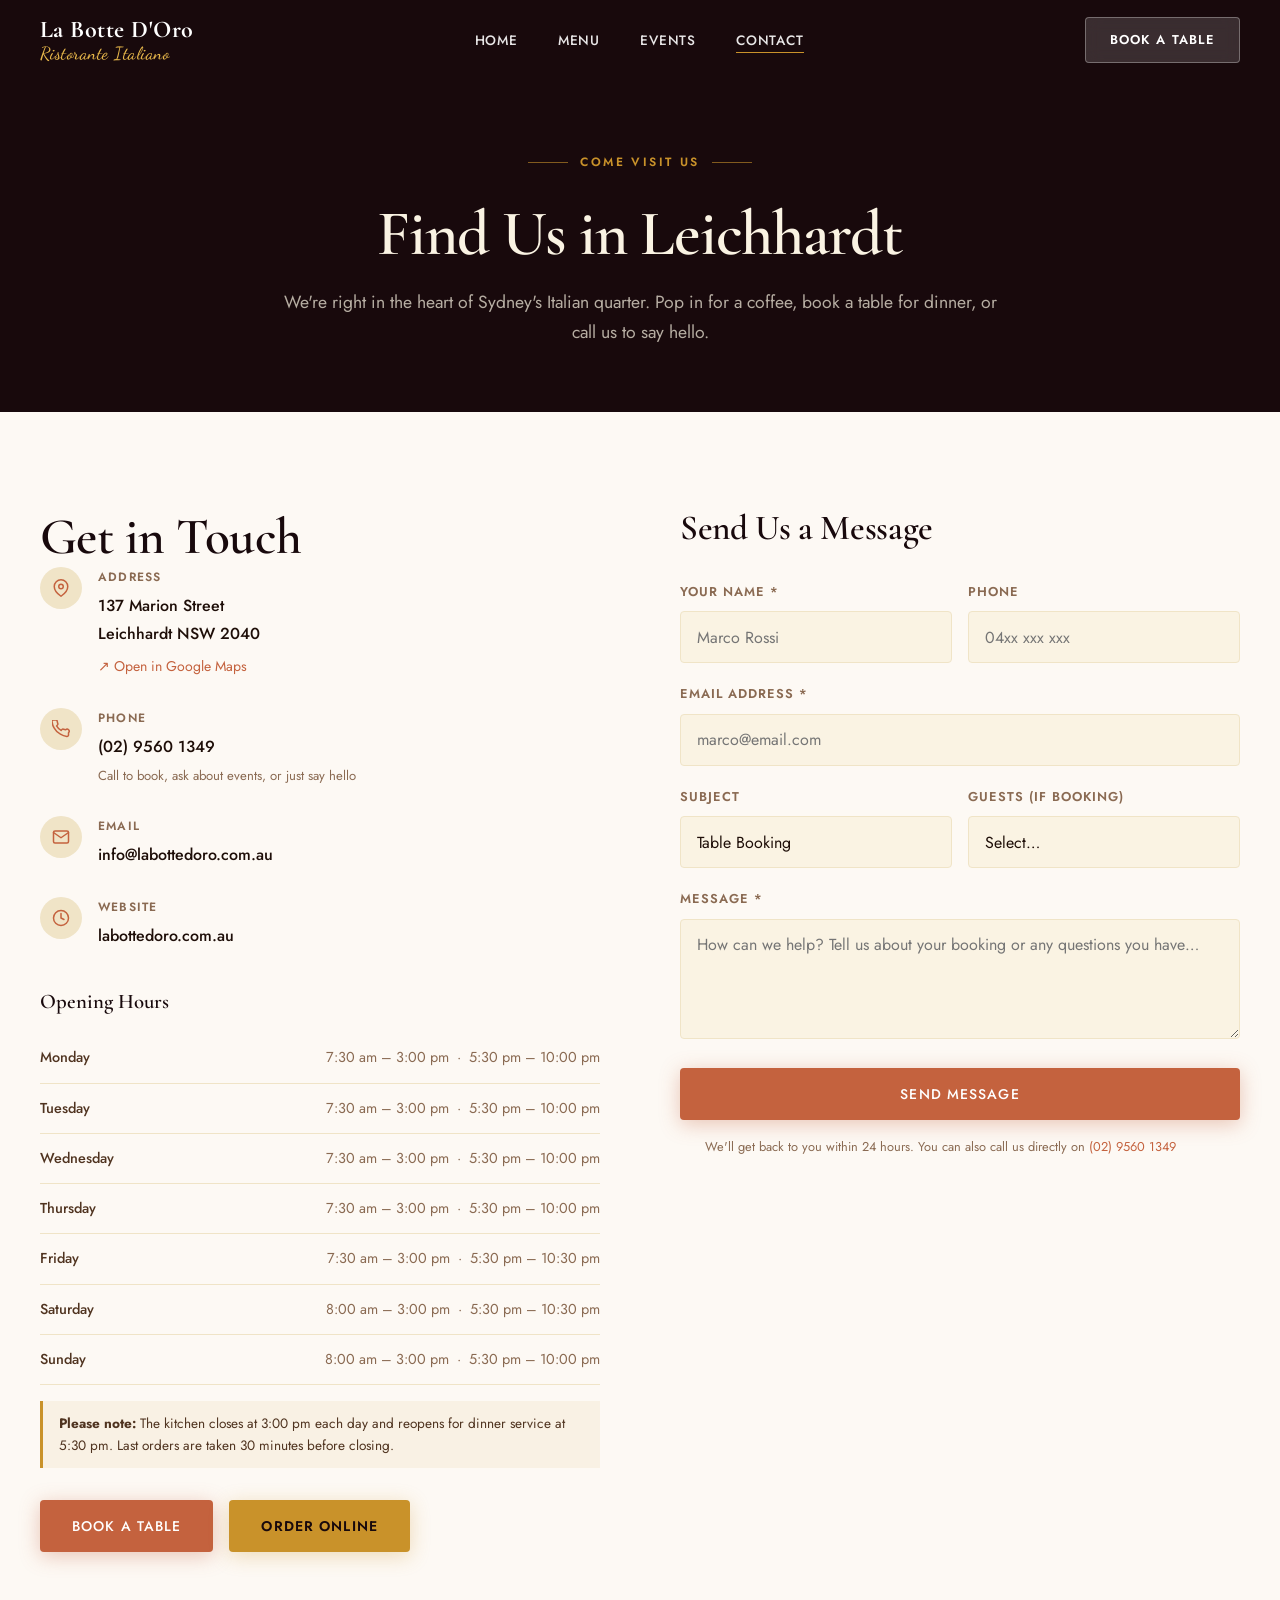
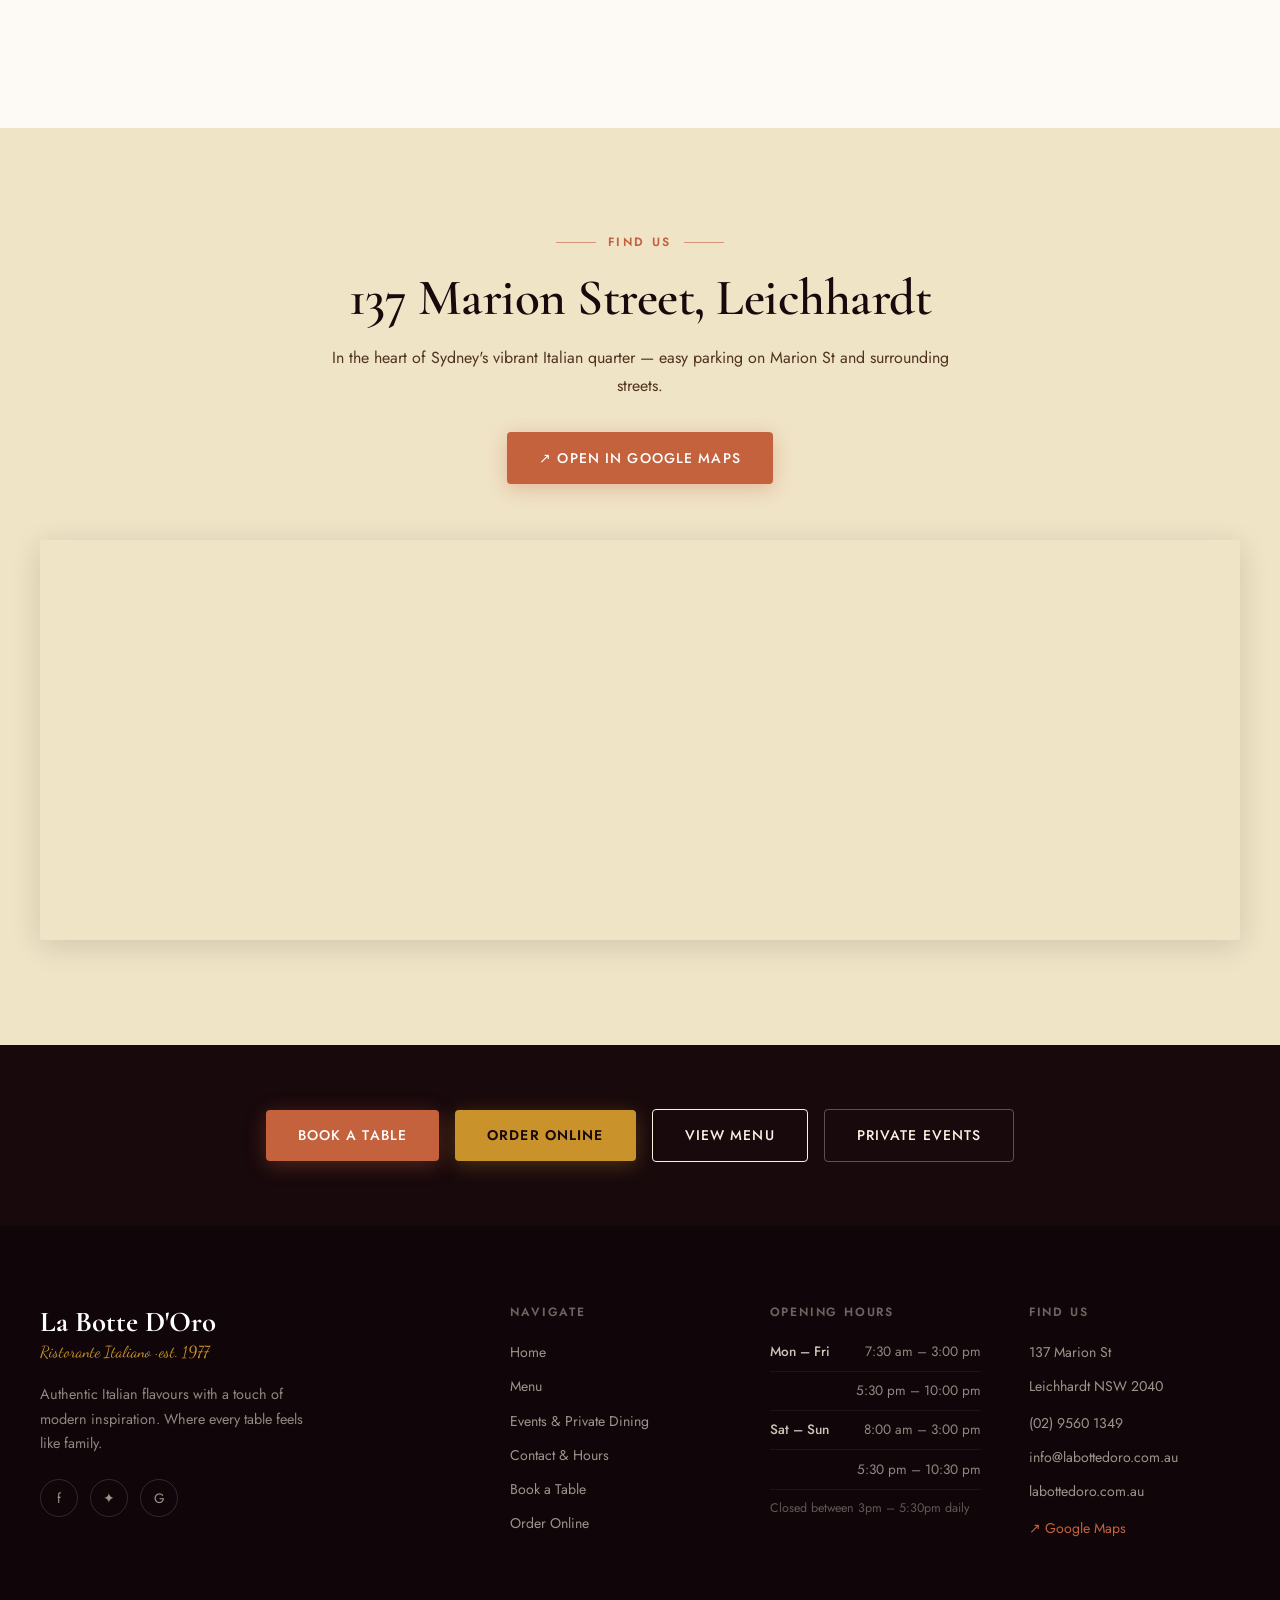
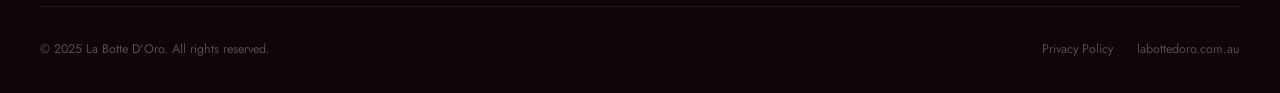
==== commit 3f0ce6b3: "Stage 1: mobile foundation & performance tokens - Remove render-blocking @import, move Google Fonts " ====
--- a/contact.html
+++ b/contact.html
@@ -5,9 +5,13 @@
   <meta name="viewport" content="width=device-width, initial-scale=1.0">
   <meta name="description" content="Contact La Botte D'Oro — 137 Marion St, Leichhardt NSW 2040. Phone (02) 9560 1349. Opening hours, map, and online booking.">
   <title>Contact & Hours — La Botte D'Oro | Leichhardt, Sydney</title>
-  <link rel="stylesheet" href="css/styles.css">
+  <!-- Google Fonts as <link> — no render-blocking @import -->
   <link rel="preconnect" href="https://fonts.googleapis.com">
   <link rel="preconnect" href="https://fonts.gstatic.com" crossorigin>
+  <link rel="stylesheet"
+    href="https://fonts.googleapis.com/css2?family=Cormorant+Garamond:ital,wght@0,400;0,500;0,600;0,700;1,400;1,500;1,600&family=Jost:wght@300;400;500;600&family=Dancing+Script:wght@500;600;700&display=swap">
+  <link rel="stylesheet" href="css/styles.css">
+  <meta name="theme-color" content="#18090c">
   <link rel="icon" href="data:image/svg+xml,<svg xmlns='http://www.w3.org/2000/svg' viewBox='0 0 100 100'><text y='.9em' font-size='90'>🫙</text></svg>">
 </head>
 <body>
--- a/css/styles.css
+++ b/css/styles.css
@@ -3,7 +3,7 @@
    Design: Warm Trattoria — terracotta, parchment, espresso
    ============================================================ */
 
-@import url('https://fonts.googleapis.com/css2?family=Cormorant+Garamond:ital,wght@0,400;0,500;0,600;0,700;1,400;1,500;1,600&family=Jost:wght@300;400;500;600&family=Dancing+Script:wght@500;600;700&display=swap');
+/* Fonts loaded via <link> in HTML — no render-blocking @import */
 
 /* ── CUSTOM PROPERTIES ───────────────────────────────────── */
 :root {
@@ -32,6 +32,13 @@
   --shadow-lg:   0 12px 60px rgba(24,9,12,.20);
 
   --trans: .35s cubic-bezier(.25,.46,.45,.94);
+
+  /* ── MOBILE TOKENS ─ */
+  --mob-cta-h:  72px;                              /* sticky CTA bar height     */
+  --safe-t:     env(safe-area-inset-top, 0px);     /* iOS notch top             */
+  --safe-b:     env(safe-area-inset-bottom, 0px);  /* iOS home-bar bottom       */
+  --safe-l:     env(safe-area-inset-left, 0px);
+  --safe-r:     env(safe-area-inset-right, 0px);
 }
 
 /* ── RESET ───────────────────────────────────────────────── */
@@ -45,9 +52,12 @@
   overflow-x: hidden;
 }
 img { max-width: 100%; height: auto; display: block; }
-a   { color: inherit; text-decoration: none; }
+a   { color: inherit; text-decoration: none; touch-action: manipulation; }
 ul  { list-style: none; }
-button { cursor: pointer; border: none; background: none; font-family: inherit; }
+button { cursor: pointer; border: none; background: none; font-family: inherit; touch-action: manipulation; }
+
+/* Prevent iOS Safari from zooming into form inputs (triggers when font-size < 16px) */
+input, select, textarea { font-size: max(1rem, 16px); }
 
 /* ── TYPOGRAPHY ──────────────────────────────────────────── */
 h1, h2, h3, h4 {
@@ -105,6 +115,7 @@
 .btn {
   display: inline-flex;
   align-items: center;
+  justify-content: center;
   gap: .6rem;
   padding: .85rem 2rem;
   font-family: var(--font-body);
@@ -114,7 +125,9 @@
   text-transform: uppercase;
   border-radius: var(--radius);
   transition: var(--trans);
-  white-space: nowrap;
+  white-space: nowrap;     /* overridden below 375px */
+  min-height: 44px;        /* WCAG / Apple minimum touch target */
+  min-width: 44px;
 }
 .btn--primary {
   background: var(--c-terra);
@@ -291,7 +304,8 @@
 /* ── HERO ─────────────────────────────────────────────────── */
 .hero {
   position: relative;
-  min-height: 100vh;
+  min-height: 100vh;   /* fallback for browsers without svh support */
+  min-height: 100svh;  /* svh = small viewport height — excludes iOS Safari chrome */
   display: flex;
   align-items: center;
   overflow: hidden;
@@ -1178,7 +1192,7 @@
   width: 100%;
   padding: .85rem 1rem;
   font-family: var(--font-body);
-  font-size: .95rem;
+  font-size: 1rem; /* must be ≥ 16px — prevents iOS Safari auto-zoom */
   color: var(--c-text);
   background: var(--c-cream);
   border: 1.5px solid var(--c-parchment);
@@ -1210,6 +1224,66 @@
   box-shadow: var(--shadow-md);
 }
 
+/* ── FAQ SECTION ─────────────────────────────────────────── */
+.faq {
+  padding: 7rem 0;
+  background: var(--c-parchment);
+}
+.faq__list {
+  display: flex;
+  flex-direction: column;
+  gap: .75rem;
+}
+.faq__item {
+  background: var(--c-warm-white);
+  border-radius: var(--radius);
+  border-left: 3px solid var(--c-terra);
+  overflow: hidden;
+  box-shadow: var(--shadow-sm);
+  transition: box-shadow var(--trans);
+}
+.faq__item:hover { box-shadow: var(--shadow-md); }
+.faq__q {
+  font-family: var(--font-display);
+  font-size: 1.15rem;
+  font-weight: 600;
+  color: var(--c-espresso);
+  padding: 1.4rem 1.75rem;
+  cursor: pointer;
+  display: flex;
+  justify-content: space-between;
+  align-items: center;
+  gap: 1rem;
+  user-select: none;
+  line-height: 1.3;
+}
+.faq__q::after {
+  content: '+';
+  font-family: var(--font-body);
+  font-size: 1.4rem;
+  font-weight: 300;
+  color: var(--c-terra);
+  flex-shrink: 0;
+  transition: transform var(--trans);
+}
+.faq__item.open .faq__q::after { transform: rotate(45deg); }
+.faq__a {
+  max-height: 0;
+  overflow: hidden;
+  transition: max-height .4s ease, padding .3s ease;
+}
+.faq__item.open .faq__a { max-height: 300px; }
+.faq__a p {
+  padding: 0 1.75rem 1.4rem;
+  font-size: .95rem;
+  color: var(--c-text-mid);
+  line-height: 1.75;
+  max-width: none;
+  border-top: 1px solid var(--c-parchment);
+  padding-top: 1rem;
+}
+.faq__a a { color: var(--c-terra); text-decoration: underline; text-underline-offset: 2px; }
+
 /* ── ANIMATIONS ──────────────────────────────────────────── */
 @keyframes fadeUp {
   to { opacity: 1; transform: translateY(0); }
@@ -1273,3 +1347,58 @@
   .events-strip { padding: 4rem 0; }
   .page-header { padding: calc(var(--nav-h) + 2.5rem) 0 2.5rem; }
 }
+
+/* ── 375px: iPhone SE / small Android ───────────────────────
+   Extra tightening below the standard 390px iPhone width.   */
+@media (max-width: 375px) {
+  .container,
+  .container--narrow { width: calc(100% - 1.5rem); } /* 12px side gutters */
+
+  .btn { white-space: normal; }  /* let long button labels wrap rather than overflow */
+  .btn--sm { padding: .6rem 1rem; font-size: .78rem; }
+
+  h2 { font-size: clamp(1.6rem, 8vw, 2rem); }
+
+  .hero__ctas,
+  .hero__ctas-secondary { gap: .65rem; }
+
+  .nav__logo { font-size: 1.25rem; }
+  .nav__logo span { font-size: .95rem; }
+}
+
+/* ── REDUCED MOTION ─────────────────────────────────────────
+   Respect OS-level "Reduce Motion" accessibility setting.   */
+@media (prefers-reduced-motion: reduce) {
+  *, *::before, *::after {
+    animation-duration: 0.01ms !important;
+    animation-iteration-count: 1 !important;
+    transition-duration: 0.01ms !important;
+    scroll-behavior: auto !important;
+  }
+  /* Reveal elements become instantly visible */
+  .reveal { opacity: 1 !important; transform: none !important; }
+  /* Hero elements skip animation */
+  .hero__eyebrow,
+  .hero__title,
+  .hero__since,
+  .hero__intro,
+  .hero__ctas,
+  .hero__ctas-secondary { opacity: 1 !important; transform: none !important; animation: none !important; }
+  /* Disable hero background parallax scale */
+  .hero__bg { transform: none !important; transition: none !important; }
+  /* Disable scroll bounce animation */
+  .hero__scroll { animation: none !important; }
+}
+
+/* ── HOVER: NONE (touch devices) ────────────────────────────
+   Strip persistent hover states that stick on tap.          */
+@media (hover: none) {
+  .btn--primary:hover,
+  .btn--gold:hover { transform: none; }
+  .dish-card:hover .dish-card__img { transform: none; }
+  /* Make dish descriptions always visible on touch */
+  .dish-card__desc { opacity: 1; transform: none; }
+  .occasion-card:hover { transform: none; box-shadow: var(--shadow-sm); }
+  .review-card:hover { transform: none; box-shadow: var(--shadow-sm); }
+  .faq__item:hover { box-shadow: var(--shadow-sm); }
+}
